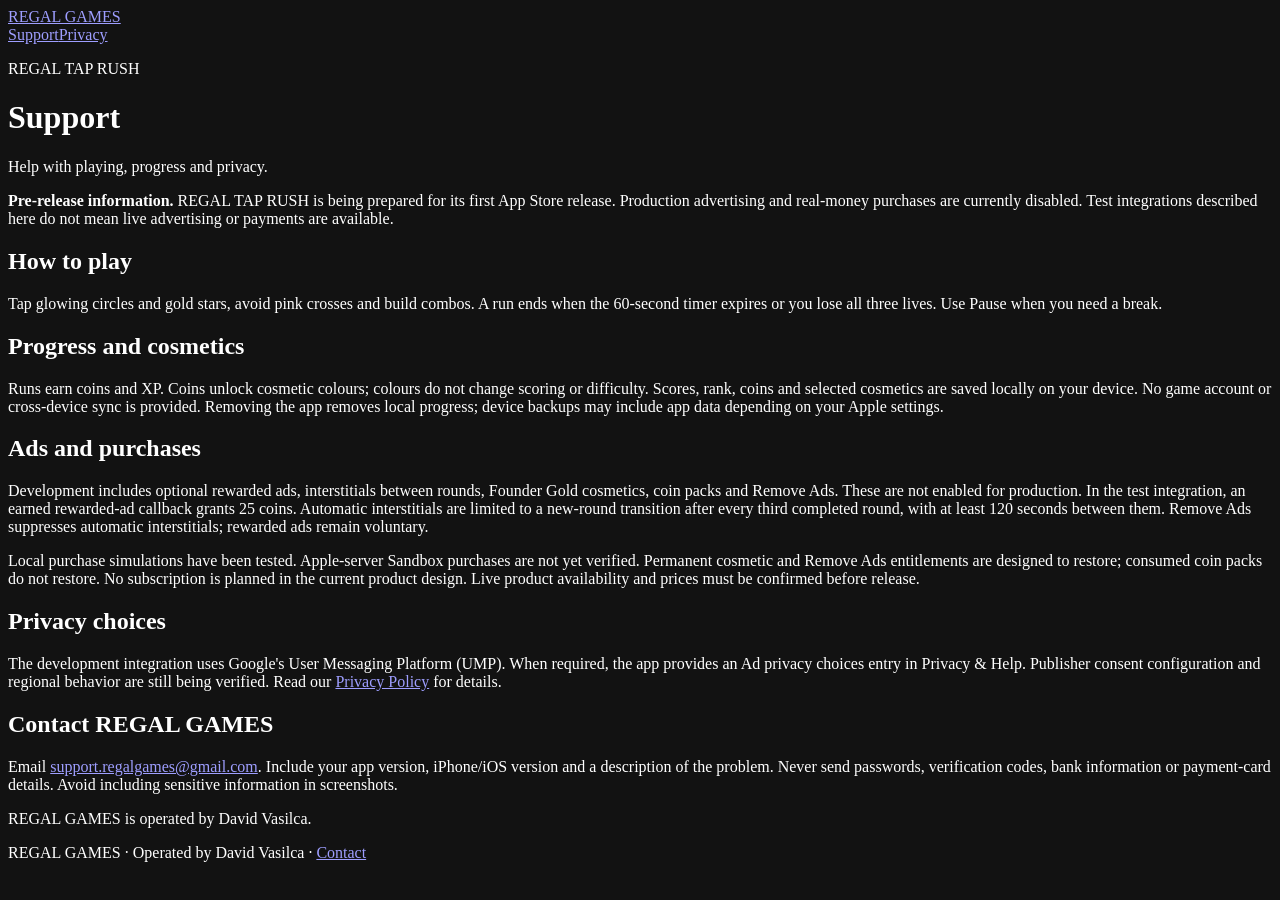
==== index.html @ e8e66cf2 "Publish approved documentation: index.html" ====
<!doctype html><html lang="en"><head><meta charset="utf-8"><meta name="viewport" content="width=device-width,initial-scale=1"><meta name="color-scheme" content="dark"><title>REGAL TAP RUSH Support | REGAL GAMES</title><link rel="stylesheet" href="style.css"></head><body><header><a class="brand" href="index.html">REGAL GAMES</a><nav aria-label="Main"><a href="index.html">Support</a><a href="privacy.html">Privacy</a></nav></header><main><p class="eyebrow">REGAL TAP RUSH</p><h1>Support</h1><p>Help with playing, progress and privacy.</p><aside class="notice"><strong>Pre-release information.</strong> REGAL TAP RUSH is being prepared for its first App Store release. Production advertising and real-money purchases are currently disabled. Test integrations described here do not mean live advertising or payments are available.</aside><h2>How to play</h2><p>Tap glowing circles and gold stars, avoid pink crosses and build combos. A run ends when the 60-second timer expires or you lose all three lives. Use Pause when you need a break.</p><h2>Progress and cosmetics</h2><p>Runs earn coins and XP. Coins unlock cosmetic colours; colours do not change scoring or difficulty. Scores, rank, coins and selected cosmetics are saved locally on your device. No game account or cross-device sync is provided. Removing the app removes local progress; device backups may include app data depending on your Apple settings.</p><h2>Ads and purchases</h2><p>Development includes optional rewarded ads, interstitials between rounds, Founder Gold cosmetics, coin packs and Remove Ads. These are not enabled for production. In the test integration, an earned rewarded-ad callback grants 25 coins. Automatic interstitials are limited to a new-round transition after every third completed round, with at least 120 seconds between them. Remove Ads suppresses automatic interstitials; rewarded ads remain voluntary.</p><p>Local purchase simulations have been tested. Apple-server Sandbox purchases are not yet verified. Permanent cosmetic and Remove Ads entitlements are designed to restore; consumed coin packs do not restore. No subscription is planned in the current product design. Live product availability and prices must be confirmed before release.</p><h2>Privacy choices</h2><p>The development integration uses Google's User Messaging Platform (UMP). When required, the app provides an Ad privacy choices entry in Privacy &amp; Help. Publisher consent configuration and regional behavior are still being verified. Read our <a href="privacy.html">Privacy Policy</a> for details.</p><h2>Contact REGAL GAMES</h2><p>Email <a href="mailto:support.regalgames@gmail.com">support.regalgames@gmail.com</a>. Include your app version, iPhone/iOS version and a description of the problem. Never send passwords, verification codes, bank information or payment-card details. Avoid including sensitive information in screenshots.</p><p class="muted">REGAL GAMES is operated by David Vasilca.</p></main><footer>REGAL GAMES · Operated by David Vasilca · <a href="mailto:support.regalgames@gmail.com">Contact</a></footer></body></html>
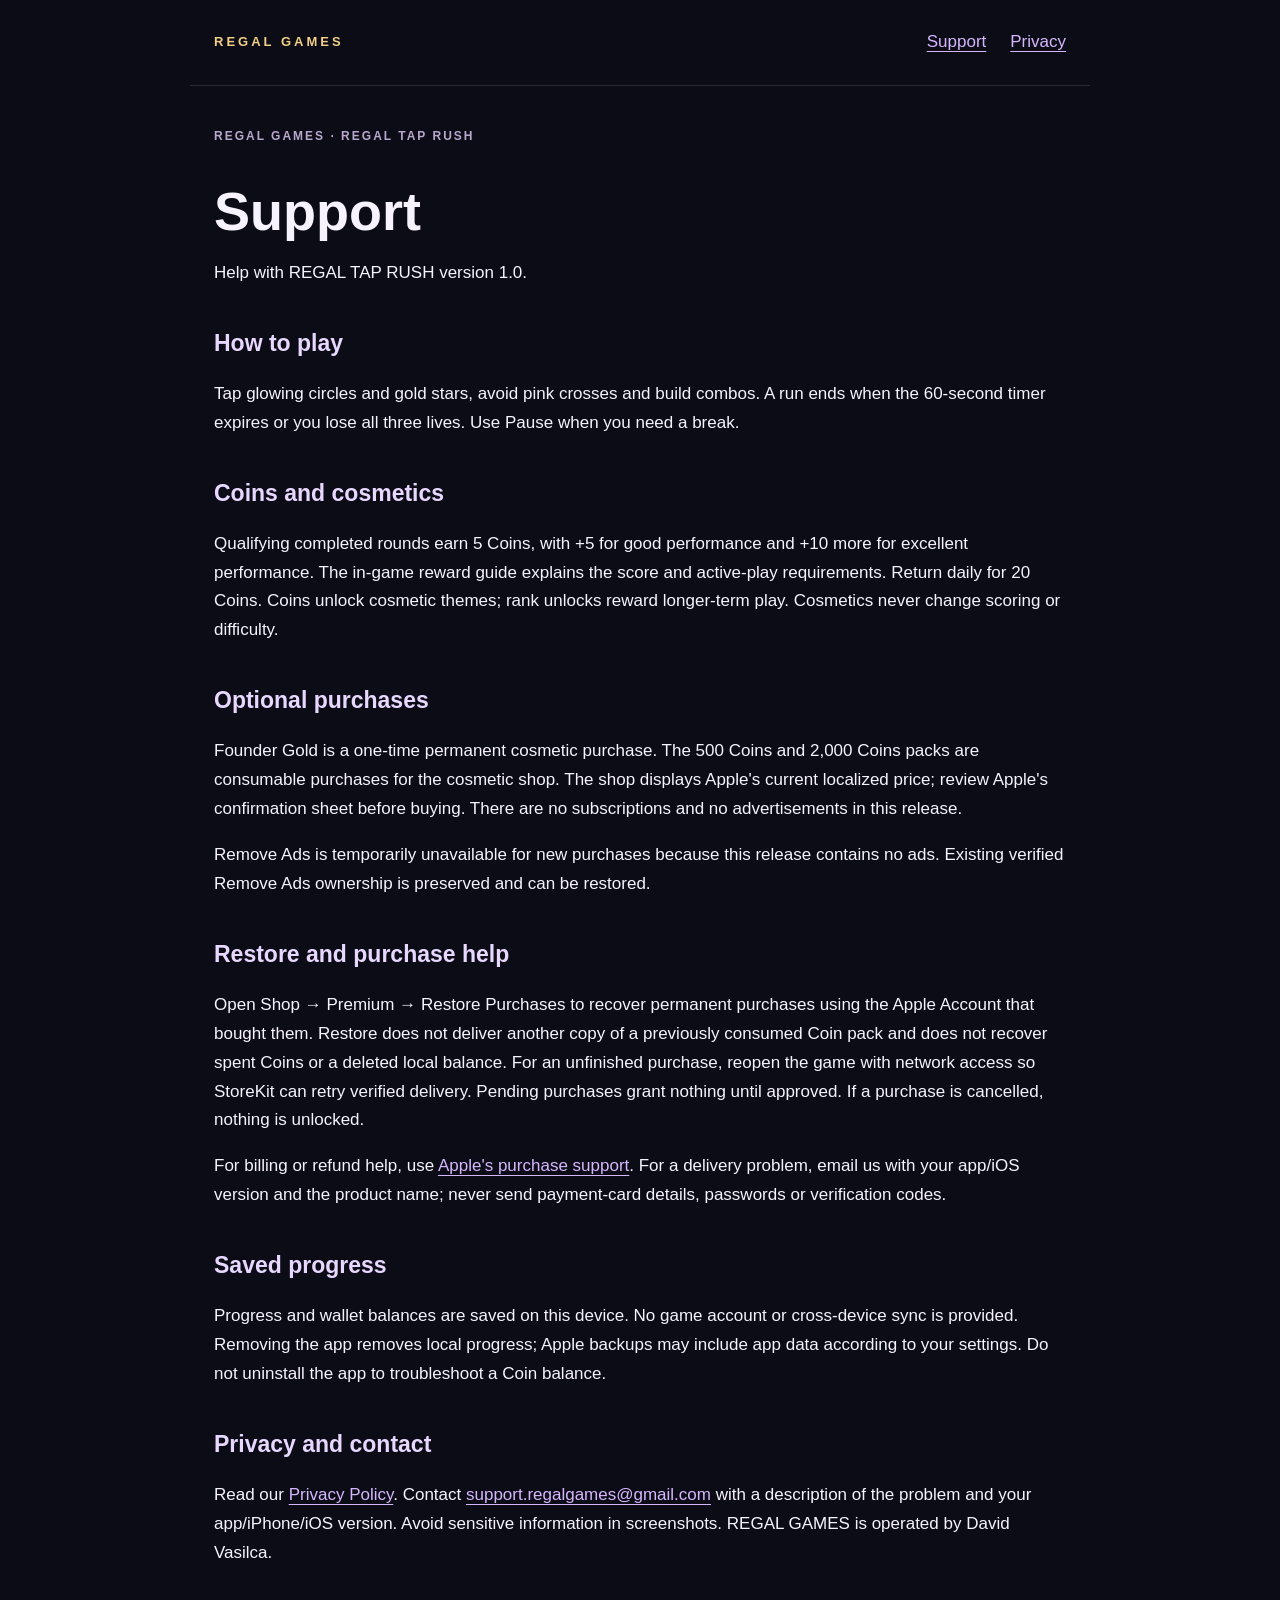
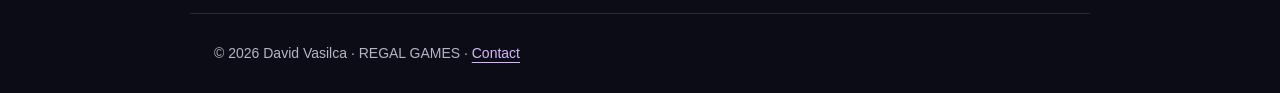
==== commit 1ece6123: "Publish verified IAP-only release support information" ====
--- a/index.html
+++ b/index.html
@@ -1 +1,7 @@
-<!doctype html><html lang="en"><head><meta charset="utf-8"><meta name="viewport" content="width=device-width,initial-scale=1"><meta name="color-scheme" content="dark"><title>REGAL TAP RUSH Support | REGAL GAMES</title><link rel="stylesheet" href="style.css"></head><body><header><a class="brand" href="index.html">REGAL GAMES</a><nav aria-label="Main"><a href="index.html">Support</a><a href="privacy.html">Privacy</a></nav></header><main><p class="eyebrow">REGAL TAP RUSH</p><h1>Support</h1><p>Help with playing, progress and privacy.</p><aside class="notice"><strong>Pre-release information.</strong> REGAL TAP RUSH is being prepared for its first App Store release. Production advertising and real-money purchases are currently disabled. Test integrations described here do not mean live advertising or payments are available.</aside><h2>How to play</h2><p>Tap glowing circles and gold stars, avoid pink crosses and build combos. A run ends when the 60-second timer expires or you lose all three lives. Use Pause when you need a break.</p><h2>Progress and cosmetics</h2><p>Runs earn coins and XP. Coins unlock cosmetic colours; colours do not change scoring or difficulty. Scores, rank, coins and selected cosmetics are saved locally on your device. No game account or cross-device sync is provided. Removing the app removes local progress; device backups may include app data depending on your Apple settings.</p><h2>Ads and purchases</h2><p>Development includes optional rewarded ads, interstitials between rounds, Founder Gold cosmetics, coin packs and Remove Ads. These are not enabled for production. In the test integration, an earned rewarded-ad callback grants 25 coins. Automatic interstitials are limited to a new-round transition after every third completed round, with at least 120 seconds between them. Remove Ads suppresses automatic interstitials; rewarded ads remain voluntary.</p><p>Local purchase simulations have been tested. Apple-server Sandbox purchases are not yet verified. Permanent cosmetic and Remove Ads entitlements are designed to restore; consumed coin packs do not restore. No subscription is planned in the current product design. Live product availability and prices must be confirmed before release.</p><h2>Privacy choices</h2><p>The development integration uses Google's User Messaging Platform (UMP). When required, the app provides an Ad privacy choices entry in Privacy &amp; Help. Publisher consent configuration and regional behavior are still being verified. Read our <a href="privacy.html">Privacy Policy</a> for details.</p><h2>Contact REGAL GAMES</h2><p>Email <a href="mailto:support.regalgames@gmail.com">support.regalgames@gmail.com</a>. Include your app version, iPhone/iOS version and a description of the problem. Never send passwords, verification codes, bank information or payment-card details. Avoid including sensitive information in screenshots.</p><p class="muted">REGAL GAMES is operated by David Vasilca.</p></main><footer>REGAL GAMES · Operated by David Vasilca · <a href="mailto:support.regalgames@gmail.com">Contact</a></footer></body></html>
+<!doctype html><html lang="en"><head><meta charset="utf-8"><meta name="viewport" content="width=device-width,initial-scale=1"><meta name="color-scheme" content="dark"><title>Support | REGAL GAMES</title><link rel="stylesheet" href="style.css"></head><body><header><a class="brand" href="index.html">REGAL GAMES</a><nav aria-label="Main"><a href="index.html">Support</a><a href="privacy.html">Privacy</a></nav></header><main><p class="eyebrow">REGAL GAMES · REGAL TAP RUSH</p><h1>Support</h1><p>Help with REGAL TAP RUSH version 1.0.</p>
+<h2>How to play</h2><p>Tap glowing circles and gold stars, avoid pink crosses and build combos. A run ends when the 60-second timer expires or you lose all three lives. Use Pause when you need a break.</p>
+<h2>Coins and cosmetics</h2><p>Qualifying completed rounds earn 5 Coins, with +5 for good performance and +10 more for excellent performance. The in-game reward guide explains the score and active-play requirements. Return daily for 20 Coins. Coins unlock cosmetic themes; rank unlocks reward longer-term play. Cosmetics never change scoring or difficulty.</p>
+<h2>Optional purchases</h2><p>Founder Gold is a one-time permanent cosmetic purchase. The 500 Coins and 2,000 Coins packs are consumable purchases for the cosmetic shop. The shop displays Apple's current localized price; review Apple's confirmation sheet before buying. There are no subscriptions and no advertisements in this release.</p><p>Remove Ads is temporarily unavailable for new purchases because this release contains no ads. Existing verified Remove Ads ownership is preserved and can be restored.</p>
+<h2>Restore and purchase help</h2><p>Open Shop → Premium → Restore Purchases to recover permanent purchases using the Apple Account that bought them. Restore does not deliver another copy of a previously consumed Coin pack and does not recover spent Coins or a deleted local balance. For an unfinished purchase, reopen the game with network access so StoreKit can retry verified delivery. Pending purchases grant nothing until approved. If a purchase is cancelled, nothing is unlocked.</p><p>For billing or refund help, use <a href="https://reportaproblem.apple.com/">Apple's purchase support</a>. For a delivery problem, email us with your app/iOS version and the product name; never send payment-card details, passwords or verification codes.</p>
+<h2>Saved progress</h2><p>Progress and wallet balances are saved on this device. No game account or cross-device sync is provided. Removing the app removes local progress; Apple backups may include app data according to your settings. Do not uninstall the app to troubleshoot a Coin balance.</p>
+<h2>Privacy and contact</h2><p>Read our <a href="privacy.html">Privacy Policy</a>. Contact <a href="mailto:support.regalgames@gmail.com">support.regalgames@gmail.com</a> with a description of the problem and your app/iPhone/iOS version. Avoid sensitive information in screenshots. REGAL GAMES is operated by David Vasilca.</p></main><footer>© 2026 David Vasilca · REGAL GAMES · <a href="mailto:support.regalgames@gmail.com">Contact</a></footer></body></html>
--- a/style.css
+++ b/style.css
@@ -0,0 +1 @@
+*{box-sizing:border-box}body{margin:0;background:#0b0c15;color:#f6f3ff;font:17px/1.7 -apple-system,BlinkMacSystemFont,"Segoe UI",sans-serif}main,header,footer{max-width:900px;margin:auto;padding:28px 24px}header{display:flex;align-items:center;justify-content:space-between;border-bottom:1px solid #ffffff20}nav{display:flex;gap:24px}a{color:#d6b7ff;text-underline-offset:4px}a:focus-visible{outline:3px solid #ffd37c;outline-offset:6px}.brand{font-size:13px;font-weight:800;letter-spacing:3px;color:#f1cf87;text-decoration:none}h1{font-size:clamp(34px,7vw,54px);line-height:1.1;margin-bottom:16px}h2{font-size:23px;margin:36px 0 10px;color:#e8d7ff}.eyebrow{font-size:12px;font-weight:700;letter-spacing:2px;color:#b8a8cd}.notice{padding:18px 22px;background:#ffffff07;border:1px solid #ffffff20;border-radius:12px}.muted,footer{color:#b8b3c7}footer{border-top:1px solid #ffffff20;font-size:14px}li{padding:4px 0}@media(max-width:540px){header{align-items:flex-start;gap:18px;flex-direction:column}}
